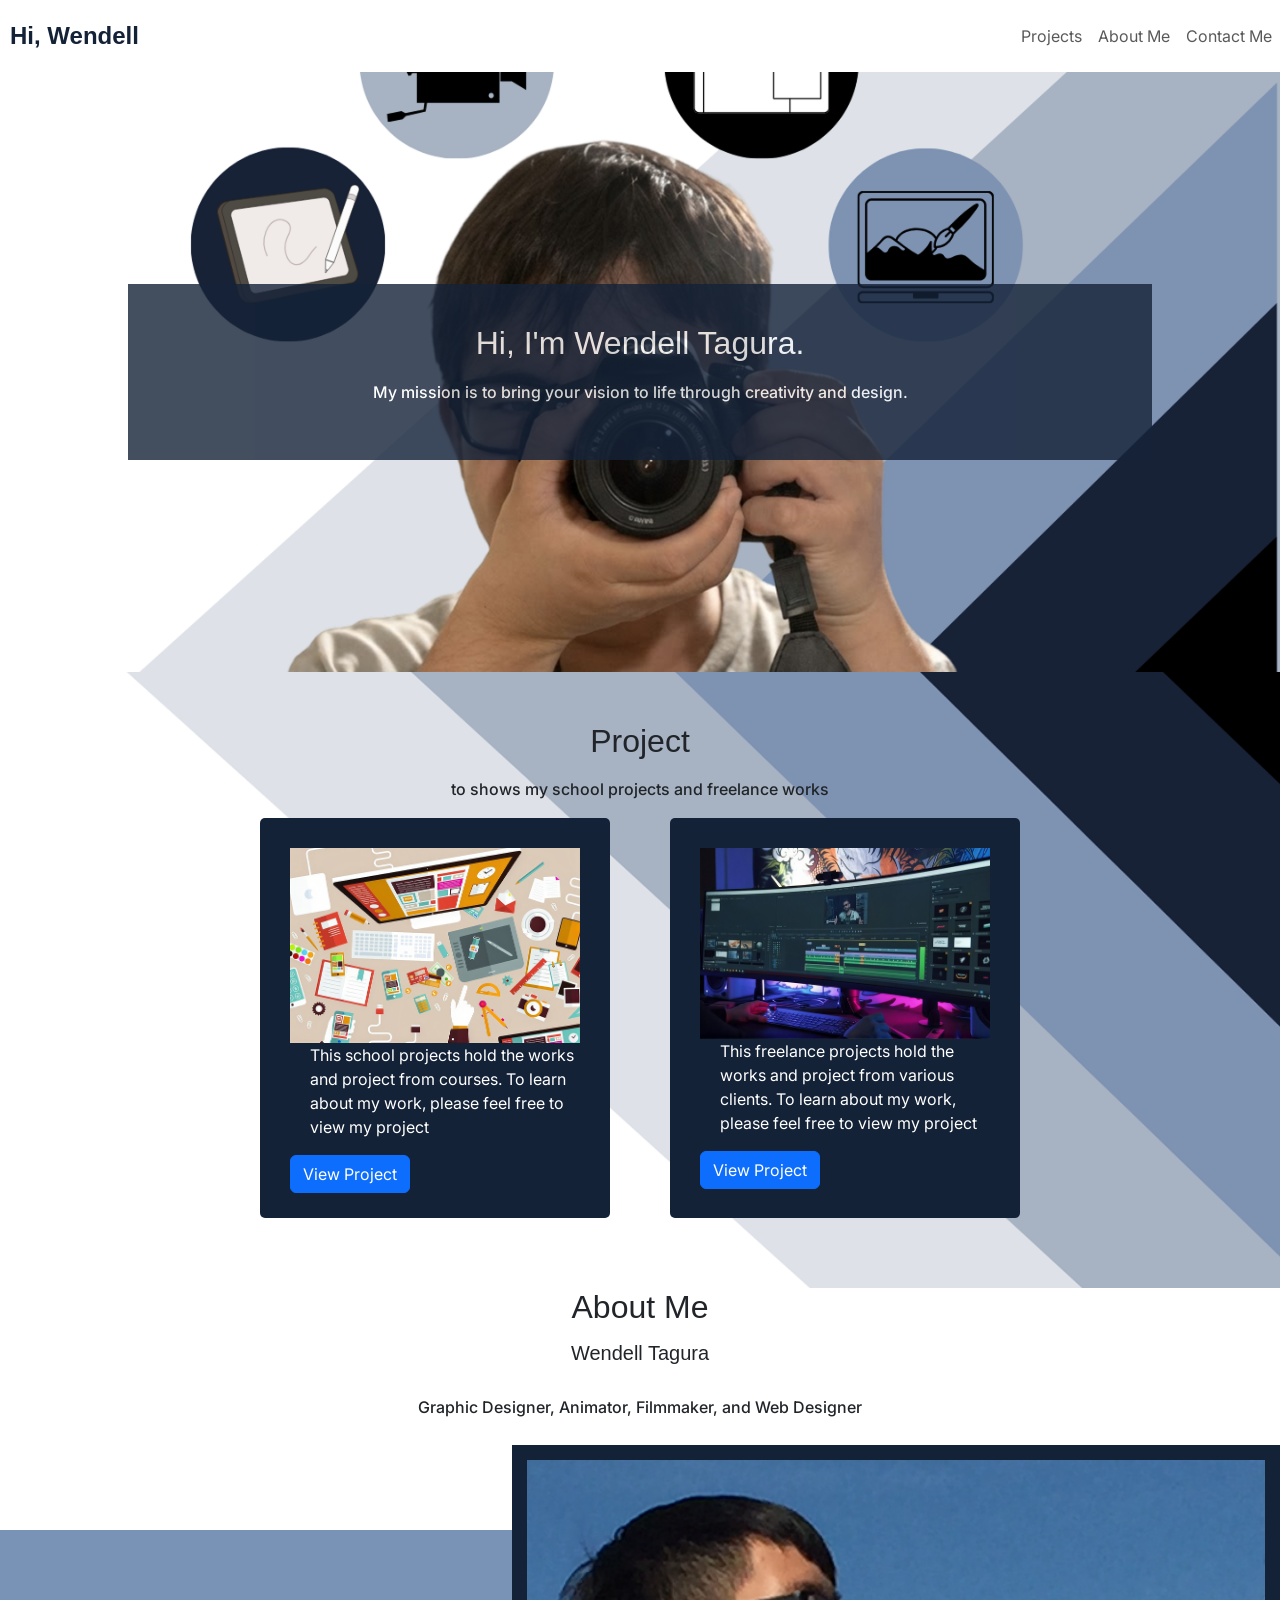
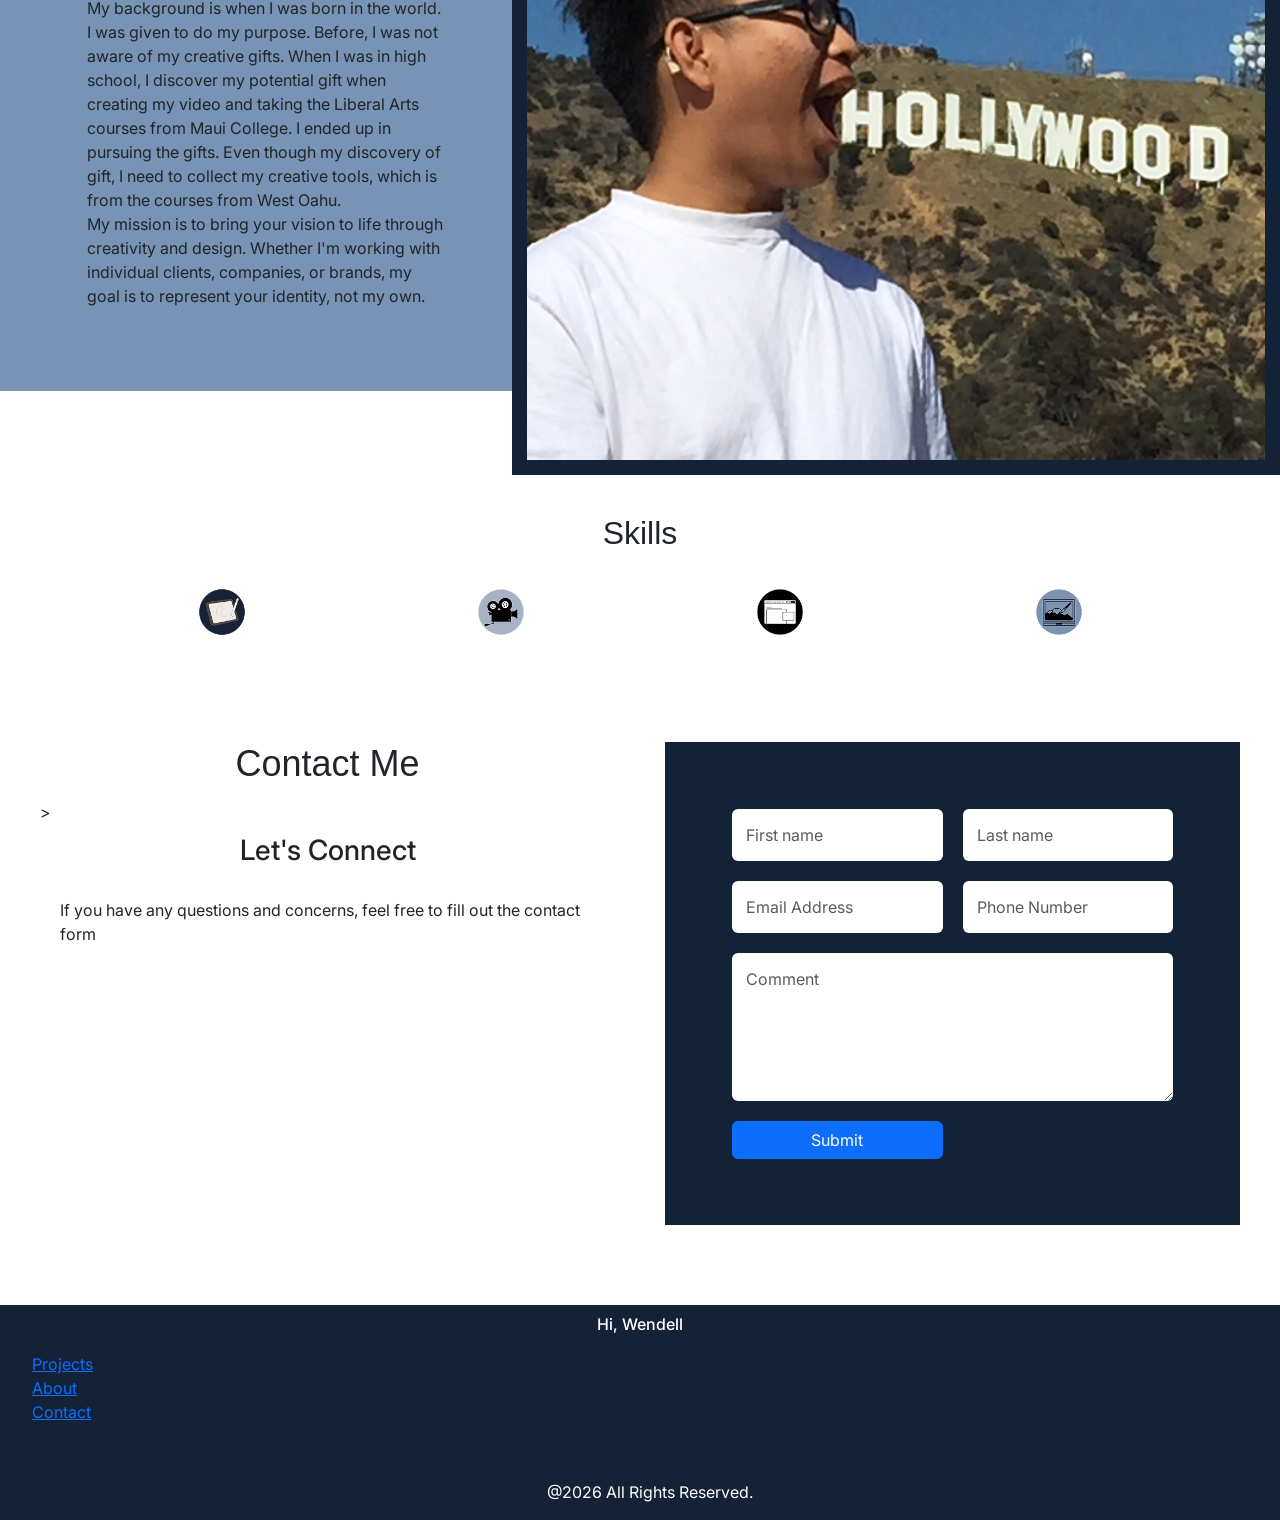
==== index.html @ 4f4f4d3a "Fix image source path for school thumbnail" ====
<!DOCTYPE html>
<html lang="en">

<head>
    <!-- REQUIRED: Meta Tags -->
    <meta charset="UTF-8">
    <meta name="viewport" content="width=device-width, initial-scale=1.0">

    <!-- REQUIRED: Page Title -->
    <title>Wendell's Portfolio</title>

    <!-- REQUIRED: Bootstrap CSS -->
    <link href="https://cdn.jsdelivr.net/npm/bootstrap@5.3.3/dist/css/bootstrap.min.css" rel="stylesheet"
        integrity="sha384-QWTKZyjpPEjISv5WaRU9OFeRpok6YctnYmDr5pNlyT2bRjXh0JMhjY6hW+ALEwIH" crossorigin="anonymous">

    <!-- REQUIRED: Your Custom CSS-->
    <link rel="stylesheet" href="css/style.css">

    <!-- REQUIRED: Google Font API -->
    <link href="https://fonts.googleapis.com/css2?family=Inter:wght@300;400;500;600;700&display=swap" rel="stylesheet">
    <link href="https://fonts.googleapis.com/css2?family=Space+Grotesk:wght@300;400;500;600;700&display=swap"
        rel="stylesheet">
</head>

<body>
    <!-- Content will go here -->
    <!-- Start of Header Section -->
    <header class="header">
        <nav class="navbar navbar-expand-lg">
            <!-- Logo -->
            <a class="navbar-brand" href="#">Hi, Wendell</a>
            <button class="navbar-toggler" type="button" data-bs-toggle="collapse" data-bs-target="#navbarNav"
                aria-controls="navbarNav" aria-expanded="false" aria-label="Toggle navigation">
                <span class="navbar-toggler-icon"></span>
            </button>
            <div class="collapse navbar-collapse" id="navbarNav">
                <ul class="navbar-nav ms-auto">
                    <!-- Menu Links -->
                    <li class="nav-item"><a class="nav-link" href="/project.html">Projects</a></li>
                    <li class="nav-item"><a class="nav-link" href="#">About Me</a></li>
                    <li class="nav-item"><a class="nav-link" href="#">Contact Me</a></li>
                </ul>
            </div>
        </nav>
    </header>

    <!-- End of Header Section -->

    <!-- Start of Hero Section -->
    <section>
        <div class="hero">
            <div class="hero-content">
                <div class="text-box">
                    <h1>Hi, I'm Wendell Tagura.</h1>
                    <h2>My mission is to bring your vision to life through creativity and design.</h2>
                </div>
            </div>
        </div>
    </section>
    <!-- End of Hero Section -->

    <!-- Start of Project Section -->
    <section class="project">
        <h1>Project</h1>
        <h2>to shows my school projects and freelance works</h2>
        <!-- Start of Card -->
        <div class="container-cards">
            <div class="row">
                <div class="col">
                    <div class="card-school">
                        <img src="image/school_thumbnails.png" class="card-img-top" alt="school project.">
                        <div class="card-body">
                            <p class="card-text-1">This school projects hold the works and project from courses. To
                                learn
                                about my
                                work, please feel free to view my project</p>
                            <a href="/project.html" class="btn btn-primary">View Project</a>
                        </div>
                    </div>
                </div>
                <div class="col">
                    <div class="card-freelance">
                        <img src="/image/freelance_thumbnails.png" class="card-img-top" alt="freelance project.">
                        <div class="card-body">
                            <p class="card-text-2">This freelance projects hold the works and project from various
                                clients. To learn
                                about my
                                work, please feel free to view my project</p>
                            <a href="/project.html" class="btn btn-primary">View Project</a>
                        </div>
                    </div>
                </div>
            </div>
        </div>
        <!-- End of Card -->
    </section>
    <!-- End of Project Section -->

    <!-- Start of About Me Section -->
    <section class="about-me">
        <h1>About Me</h1>
        <h3>Wendell Tagura</h3>
        <h4>Graphic Designer, Animator, Filmmaker, and Web Designer</h4>
        <div class="content-row">
            <div class="content-about-me">
                <p>My background is when I was born in the world. I was given to do my purpose. Before,
                    I was not aware of my creative gifts. When I was in high school, I discover my potential
                    gift when creating my video and taking the Liberal Arts courses from Maui College.
                    I ended up in pursuing the gifts. Even though my discovery of gift, I need to
                    collect my creative tools, which is from the courses from West Oahu. <br>
                    My mission is to bring your vision to life through creativity and design. Whether
                    I'm working with individual clients, companies, or brands, my goal is to represent
                    your identity, not my own. </p>
            </div>
            <div class="image-about-me"><img src="/image/wendell_photo.png" class="card-img-right"
                    alt="boy opening the hollywood.">
            </div>
        </div>

        <h1><br>Skills</h1>
        <div class="container text-center">
            <div class="row-icons">
                <img src="/image/animation.png" class="fixed-icon" alt="animation.">
                <img src="/image/filmmaking.png" class="fixed-icon" alt="filmmaking.">
                <img src="/image/web_design.png" class="fixed-icon" alt="web design.">
                <img src="/image/graphic_design.png" class="fixed-icon" alt="graphic design.">
            </div>
        </div>


    </section>
    <!-- End of About Me Section -->

    <!-- Start of Contact Me Section -->
    <section class="contact-me">
        <div class="container-contact">
            <div class="row-contact">
                <div class="col-contact">
                    <h1>Contact Me</h1>>
                    <h2>Let's Connect</h2>
                    <p>If you have any questions and concerns, feel free to fill out the contact form</p>
                </div>
                <form class="contact-form">
                    <div class="col-contact">
                        <form class="contact-form">
                            <div class="form-grid">
                                <div class="form-group">
                                    <input type="text" id="first-name" class="form-control" placeholder="First name">
                                </div>
                                <div class="form-group">
                                    <input type="text" id="last-name" class="form-control" placeholder="Last name">
                                </div>
                                <div class="form-group">
                                    <input type="email" id="email" class="form-control" placeholder="Email Address">
                                </div>
                                <div class="form-group">
                                    <input type="tel" id="phone" class="form-control" placeholder="Phone Number">
                                </div>
                                <div class="form-group-comments">
                                    <textarea id="comments" class="form-control" placeholder="Comment"
                                        rows="5"></textarea>
                                </div>
                                <a type="submit" class="btn btn-primary">Submit</a>
                            </div>
                        </form>
                    </div>
            </div>
        </div>
    </section>
    <!-- End of Contact Me Section -->

    <!-- Start of Footer Section -->
    <footer class="footer">
        <div class="container-footer">
            <div class="footer-brand">
                <h2>Hi, Wendell</h2>
            </div>
            <div class="footer-links">
                <ul>
                    <div class="footer-col">
                        <a href="/index.htmlv2.html">Projects</a>
                    </div>
                    <div class="footer-col">
                        <a href="#">About</a>
                    </div>
                    <div class="footer-col">
                        <a href="#">Contact</a>
                    </div>
                </ul>

            </div>
        </div>
        <div class="footer-bottom">
            <p>@2026 All Rights Reserved.</p>
        </div>
    </footer>
    <!-- End of Footer Section -->

    <!-- REQUIRED: Javascript -->
    <script src="https://cdn.jsdelivr.net/npm/bootstrap@5.3.3/dist/js/bootstrap.bundle.min.js"
        integrity="sha384-YvpcrYf0tY3lHB60NNkmXc5s9fDVZLESaAA55NDzOxhy9GkcIdslK1eN7N6jIeHz"
        crossorigin="anonymous"></script>
</body>

</html>
---- css/style.css ----
h1 {
  font-size: 2rem;
  margin-bottom: 10px;
  font-family: "Space Gotesk", sans-serif;
  text-align: center;
  padding: auto;
}

h2 {
  font-size: 1.00rem;
  font-family: 'Inter', sans-serif;
  text-align: center;
  padding: 10px;
}

h3 {
  font-size: 1.25rem;
  font-family: "Space Gotesk", sans-serif;
  text-align: center;
  padding: 5px;
}

h4 {
  font-size: 1.00rem;
  font-family: 'Inter', sans-serif;
  text-align: center;
  padding: 20px;
}

p {
  font-size: 1.00rem;
  font-family: 'Inter', sans-serif;
  text-align: left;
  padding-left: 20px;
}

:root {
  --bs-primary: #7893B5;
  --bs-primarydark: #142238;
  --bs-primarylight: #E5EAF0;
  --bs-secondary: #A9B8C8;
  --bs-secondarydark: #252B34;
  --bs-secondarylight: #F7F6F2;
  --bs-success: #198754;
  --bs-info: #0dcaf0;
  --bs-warning: #ffc107;
  --bs-danger: #dc3545;
  --bs-light: #f8f9fa;
  --bs-dark: #212529;
  --bs-font-sans-serif: 'Inter';
  sans-seri "Segoe UI Emoji",
  "Segoe UI Symbol",
  "Noto Color Emoji";
  --bs-font-monospace: SFMono-Regular, Menlo, Monaco, Consolas, "Liberation Mono", "Courier New", monospace;
  --bs-gradient: linear-gradient(180deg, rgba(255, 255, 255, 0.15), rgba(255, 255, 255, 0));
}

.navbar-brand {
  font-family: "Space Gotesk", sans-serif;
  font-size: 1.5rem;
  font-weight: bold;
  color: var(--bs-primarydark);

  display: flex;
  justify-content: center;
  align-items: center;
  padding: 10px;
}

@media (max-width: 1024px) {
  .navbar-brand {
    margin: 0 auto;
  }
}

.navbar-toggler {
  display: flex;
  gap: 10px;
}

.navbar-toggler a {
  color: black;
  text-decoration: none;
  transition: color 0.3s;
}

.navbar-toggler a:hover {
  color: blue;
}

.nav-item {
  display: flex;
  justify-content: center;
}

.hero {
  position: relative;
  width: 100%;
  min-height: 600px;

  background-image: url("../image/hero_background.png");
  background-size: cover;
  background-position: center;
  background-repeat: no-repeat;

  display: flex;
  align-items: center;
  justify-content: center;
}

.hero-content {
  background-color: #142238;
  opacity: 80%;

  width: 80%;
  padding: 40px;
}

.text-box {
  text-align: center;
  color: white;
}

.project {
  position: relative;
  overflow: hidden;
  isolation: isolate;
  padding: 50px 20px;
}

.project::before {
  content: "";
  position: absolute;
  inset: -20px;

  background-image: url("/image/background_sections.png");
  background-size: cover;
  background-position: center;
  background-repeat: no-repeat;

  transform: rotate(180deg);
  z-index: -1;
}

.card-school {
  background-color: var(--bs-primarydark);
  color: white;
  border-radius: 5px;
  padding: 30px;
  margin-bottom: 20px;

  width: 350px;
  height: 400px;
  box-sizing: border-box;
  grid-column: span 2;

}

.card-freelance {
  background-color: var(--bs-primarydark);
  color: white;
  border-radius: 5px;
  padding: 30px;
  margin-bottom: 20px;

  width: 350px;
  height: 400px;
  box-sizing: border-box;
  grid-column: span 2;

}

@media (min-width: 769px) {
  .card-school .card-freelance {
    grid-column: span 2;
  }
}

@media (max-width:768px) {
  .card-school .card-freelance {
    grid-column: span 12;
  }
}

.row {
  display: grid;
  grid-template-columns: repeat(auto-fit, 350px);
  justify-content: center;
  align-items: start;
  gap: 60px;
}

@media (max-width: 1024px) {
  .row {
    gap: 20 px;
  }
}

@media (max-width: 769px) {
  .row {
    gap: 10px;
  }
}

@media (max-width: 768px) {
  .row {
    gap: 10px;
  }
}

.col {
  display: flex;
  flex-direction: column;
  align-items: center;
  gap: 10px;
}

.content-row {
  display: flex;
  flex-direction: row;
  align-items: center;
  gap: 0px;
}

.image-about-me {
  flex: 0 0 60%;
  background-color: var(--bs-primarydark);
  padding: 15px;
}

.content-about-me {
  flex: 0 0 40%;
  background-color: var(--bs-primary);
  padding: 66.66px;
}

.image-about-me img {
  width: 100%;
  height: 600px;
  object-fit: cover;
  display: block;
}

@media (max-width: 768px) {
  .content-row {
    display: flex;
    flex-direction: column;
    align-items: stretch;
  }

  .image-about-me {
    order: -1;
    flex: none;
    width: 100%;
  }

  .content-about-me {
    order: 1;
    flex: none;
    width: 100%;
  }
}

.row-icons {
  display: grid;
  grid-template-columns: repeat(4, 1fr);
  justify-items: center;
  gap: 0px;
}

.fixed-icon {
  width: 100px;
  height: 100px;
  display: flex;
  justify-content: center;
  align-items: center;
}

.contact-me {
  padding: 80px 20px;
}

.container-contact {
  max-width: 1200px;
  margin: auto
}

.row-contact {
  display: grid;
  grid-template-columns: 1fr 1fr;
  gap: 50px;
  align-items: start;
}

.col-contact h1 {
  font-size: 36px;
  margin-bottom: 15px;
}

.col-contact h2 {
  font-size: 28px;
  margin-bottom: 20px;
}

.form-grid {
  display: grid;
  grid-template-columns: repeat(2, 1fr);
  gap: 20px;
  background-color: var(--bs-primarydark);
  padding: 66.66px;
}

.form-group-comments {
  grid-column: 1 / -1;
}

.form-group {
  display: flex;
  flex-direction: column;
  gap: 8px;
}

.form-control {
  width: 100%;
  padding: 14px;
  box-sizing: border-box;
  border: 1px;
  font-size: 16px;
  font-family: inherit;
}

@media (max-width: 600px) {
  .row-contact {
    grid-template-columns: 1fr;
  }

  .form-grid {
    grid-template-columns: 1fr;
  }
}

.footer {
  background-color: var(--bs-primarydark);
  color: white;
}

.row-footer {
  display: grid;
  grid-template-columns: 1fr 2fr;
  gap: 40px;
}

.footer-links {
  display: grid;
  grid-template-columns: repeat(3, 1fr);
  gap: 25px;
}

.footer-bottom {
  text-align: center;
  margin-top: 40px;
  justify-content: center;
  align-items: center;
  display: flex;
}


.container-school-project {
  width: 100%;
  max-width: 1200px;
  margin: auto;
  padding: 0 20px;
  box-sizing: border-box;
  background-image: url(/image/background_sections.png)
}

.row-school-project {
 display: grid;
  grid-template-columns: 1fr 1fr;
  align-items: center;
  gap: 0px;
  padding-bottom: 20px;
}

.school-project-image {
  background-color: var(--bs-secondarylight);
  padding: 30px;
  justify-content: center;
  align-items: center;
  display: flex;
  aspect-ratio: 1 / 1;
  width: 100%;
  height: 80%;
  margin: auto;
}

.school-project-image img {
  width: 80%;
  height: 80%;
  object-fit:cover;
}

.school-project-content {
  padding: 40px;
  background-color: var(--bs-primarydark);
  color: white;
  box-sizing: border-box;
  min-width: 410px;
  height: 80%;

  display: flex;
  flex-direction: column;
  text-align: center;
  justify-content: center;
  align-items: center;
}


@media (max-width:576px) {
  .row-school-project {
    grid-template-columns: 1fr;
    gap: 0;
  }
  .school-project-image {
    width:100%;
    margin: auto;
  }
  .school-project-content {
    width: 100%;
    min-height: 350px;
    padding: 0px ;
    margin-top: -50px;
  }
}


.container-freelance-project {
  width: 100%;
  max-width: 1200px;
  margin: auto;
  padding: 0 20px;
  box-sizing: border-box;
  background-image: url(/image/background_sections.png)
}

.row-freelance-project {
 display: grid;
  grid-template-columns: 1fr 1fr;
  align-items: center;
  gap: 0px;
  padding-bottom: 20px;
}

.freelance-project-image {
  background-color: var(--bs-secondarylight);
  padding: 30px;
  justify-content: center;
  align-items: center;
  display: flex;
  aspect-ratio: 1 / 1;
  width: 100%;
  height: 80%;
  margin: auto;
}

.freelance-project-image img {
  width: 80%;
  height: 80%;
  object-fit:cover;
}

.freelance-project-content {
  padding: 40px;
  background-color: var(--bs-primarydark);
  color: white;
  box-sizing: border-box;
  min-width: 410px;
  height: 80%;

  display: flex;
  flex-direction: column;
  text-align: center;
  justify-content: center;
  align-items: center;
}

@media (max-width:576px) {
  .row-freelance-project {
    grid-template-columns: 1fr;
    gap: 0;
  }
  .freelance-project-image {
    width:100%;
    margin: auto;
  }
  .freelance-project-content {
    width: 100%;
    min-height: 350px;
    padding: 0px ;
    margin-top: -50px;
  }
}
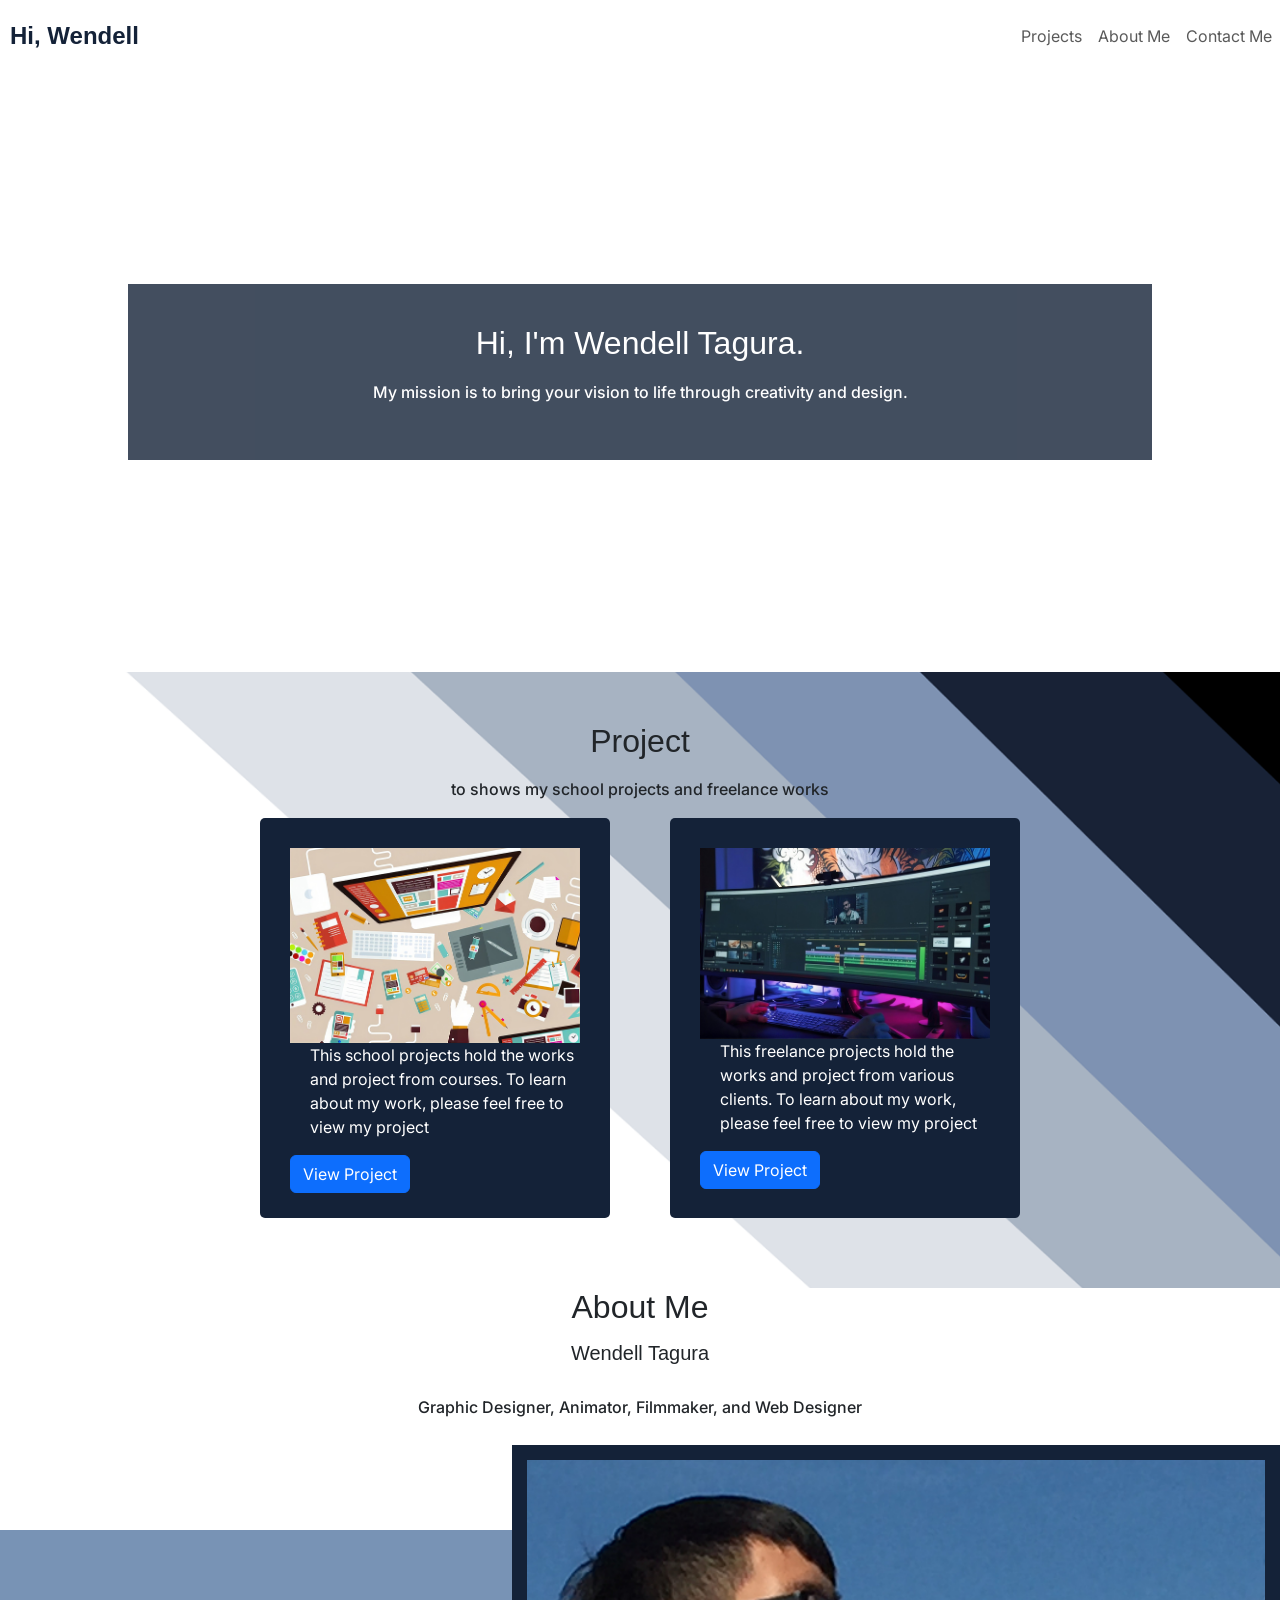
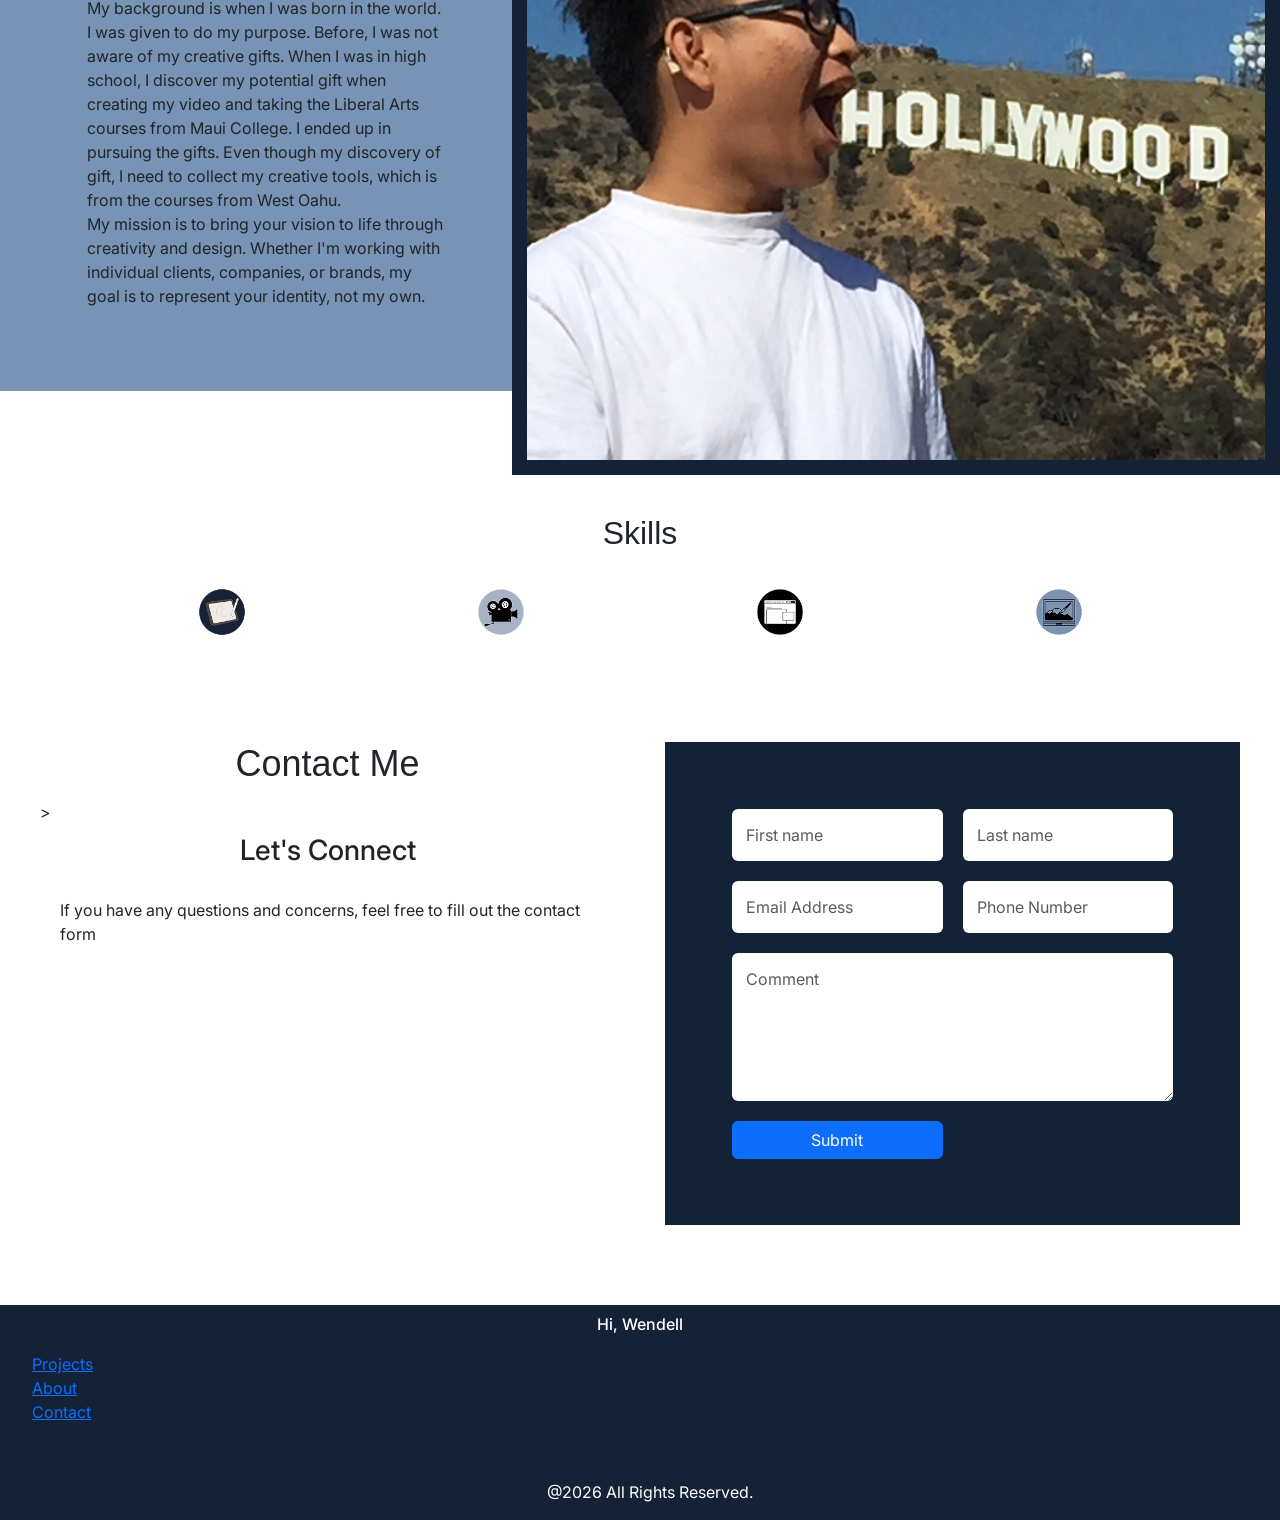
==== commit ef660764: "Fix href link for Projects in navbar" ====
--- a/index.html
+++ b/index.html
@@ -36,7 +36,7 @@
             <div class="collapse navbar-collapse" id="navbarNav">
                 <ul class="navbar-nav ms-auto">
                     <!-- Menu Links -->
-                    <li class="nav-item"><a class="nav-link" href="/project.html">Projects</a></li>
+                    <li class="nav-item"><a class="nav-link" href="project.html">Projects</a></li>
                     <li class="nav-item"><a class="nav-link" href="#">About Me</a></li>
                     <li class="nav-item"><a class="nav-link" href="#">Contact Me</a></li>
                 </ul>
@@ -80,7 +80,7 @@
                 </div>
                 <div class="col">
                     <div class="card-freelance">
-                        <img src="/image/freelance_thumbnails.png" class="card-img-top" alt="freelance project.">
+                        <img src="image/freelance_thumbnails.png" class="card-img-top" alt="freelance project.">
                         <div class="card-body">
                             <p class="card-text-2">This freelance projects hold the works and project from various
                                 clients. To learn
@@ -112,7 +112,7 @@
                     I'm working with individual clients, companies, or brands, my goal is to represent
                     your identity, not my own. </p>
             </div>
-            <div class="image-about-me"><img src="/image/wendell_photo.png" class="card-img-right"
+            <div class="image-about-me"><img src="image/wendell_photo.png" class="card-img-right"
                     alt="boy opening the hollywood.">
             </div>
         </div>
@@ -120,10 +120,10 @@
         <h1><br>Skills</h1>
         <div class="container text-center">
             <div class="row-icons">
-                <img src="/image/animation.png" class="fixed-icon" alt="animation.">
-                <img src="/image/filmmaking.png" class="fixed-icon" alt="filmmaking.">
-                <img src="/image/web_design.png" class="fixed-icon" alt="web design.">
-                <img src="/image/graphic_design.png" class="fixed-icon" alt="graphic design.">
+                <img src="image/animation.png" class="fixed-icon" alt="animation.">
+                <img src="image/filmmaking.png" class="fixed-icon" alt="filmmaking.">
+                <img src="image/web_design.png" class="fixed-icon" alt="web design.">
+                <img src="image/graphic_design.png" class="fixed-icon" alt="graphic design.">
             </div>
         </div>
 
--- a/css/style.css
+++ b/css/style.css
@@ -98,7 +98,7 @@
   width: 100%;
   min-height: 600px;
 
-  background-image: url("../image/hero_background.png");
+  background-image: url("image/hero_background.png");
   background-size: cover;
   background-position: center;
   background-repeat: no-repeat;
@@ -133,7 +133,7 @@
   position: absolute;
   inset: -20px;
 
-  background-image: url("/image/background_sections.png");
+  background-image: url("../image/background_sections.png");
   background-size: cover;
   background-position: center;
   background-repeat: no-repeat;
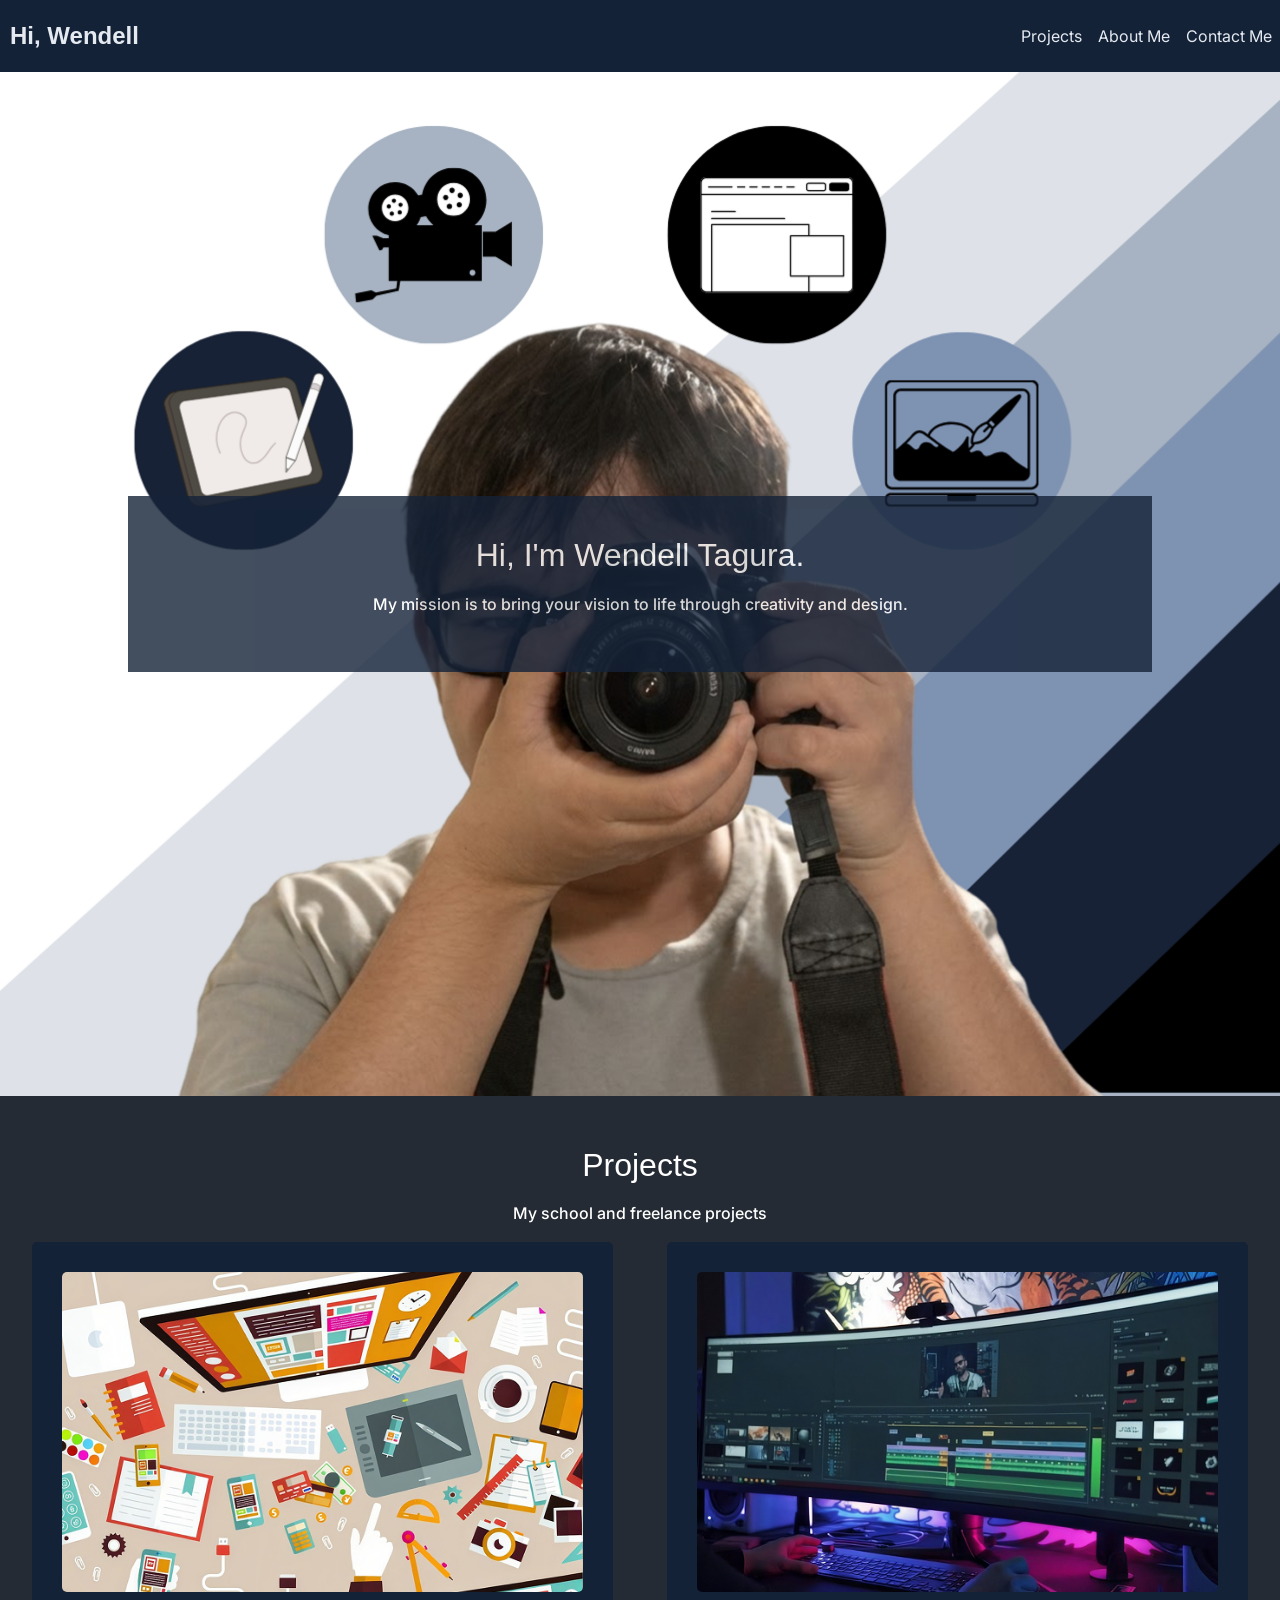
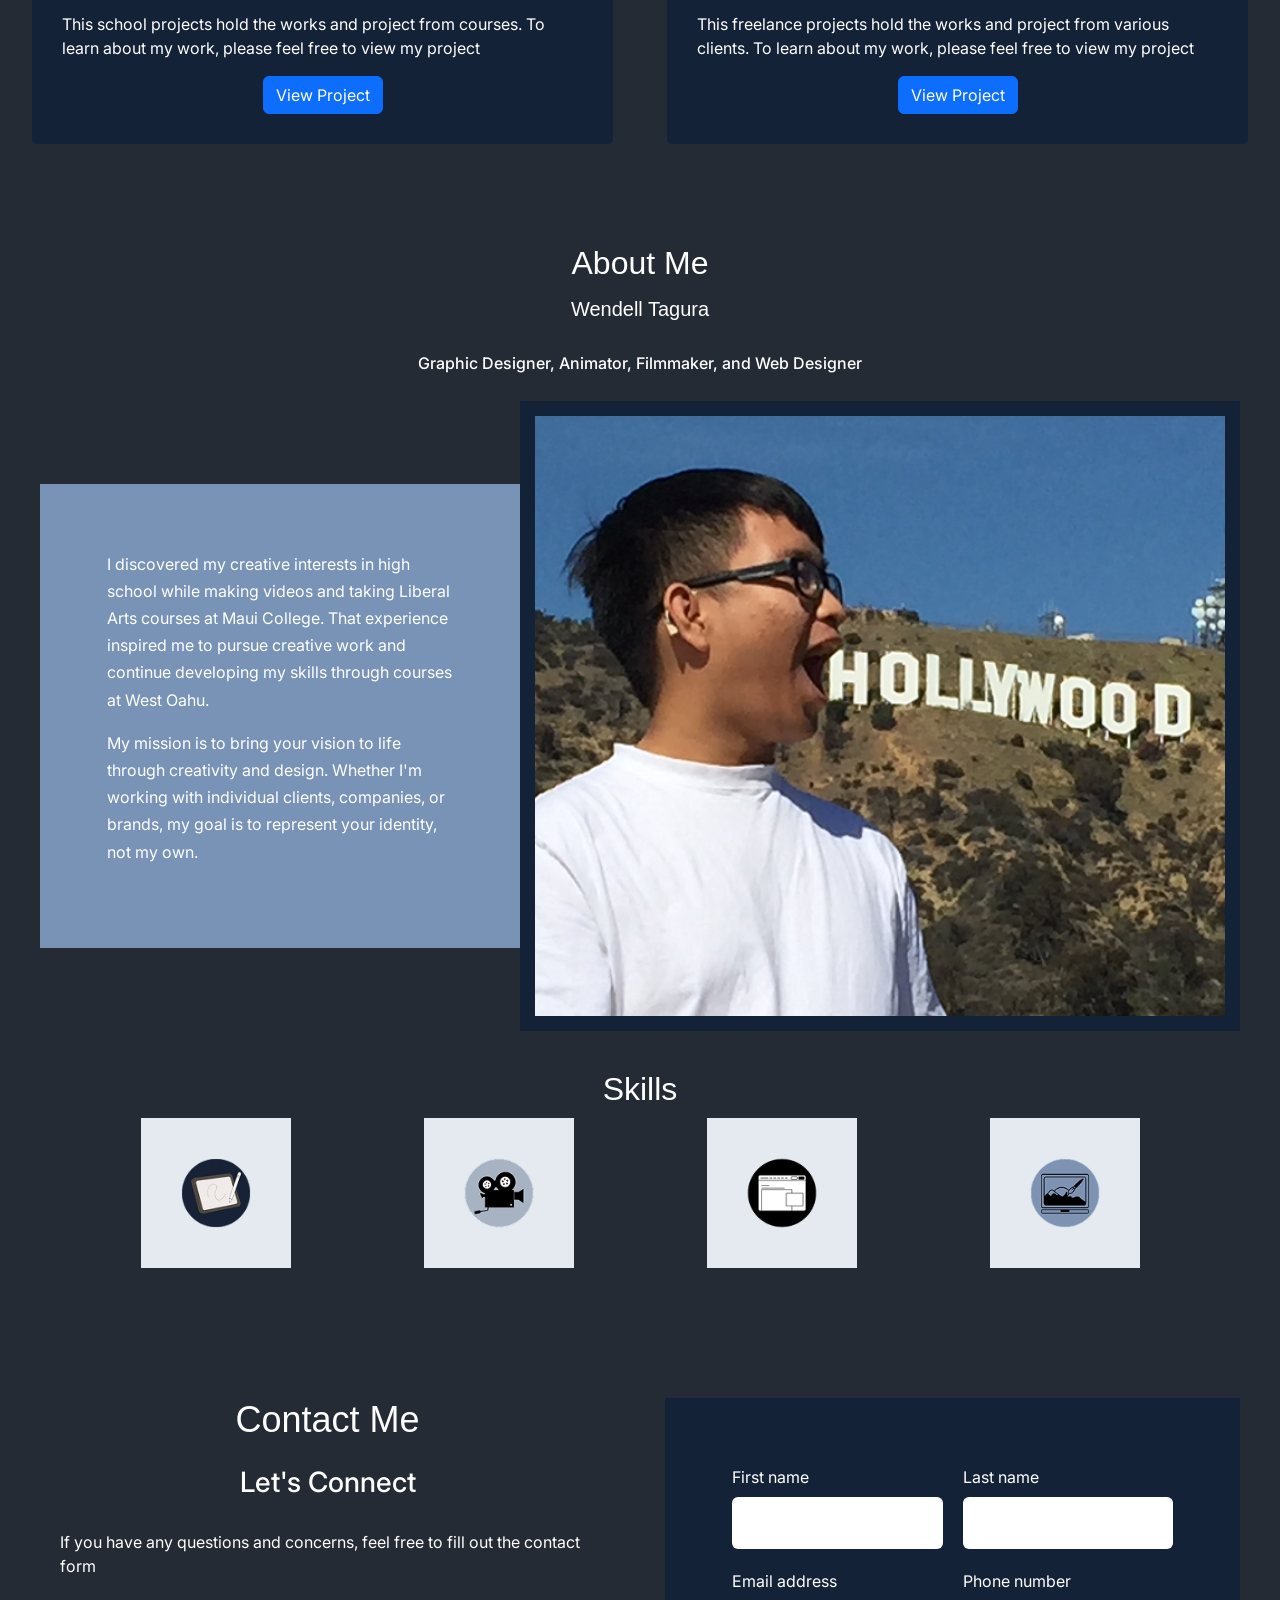
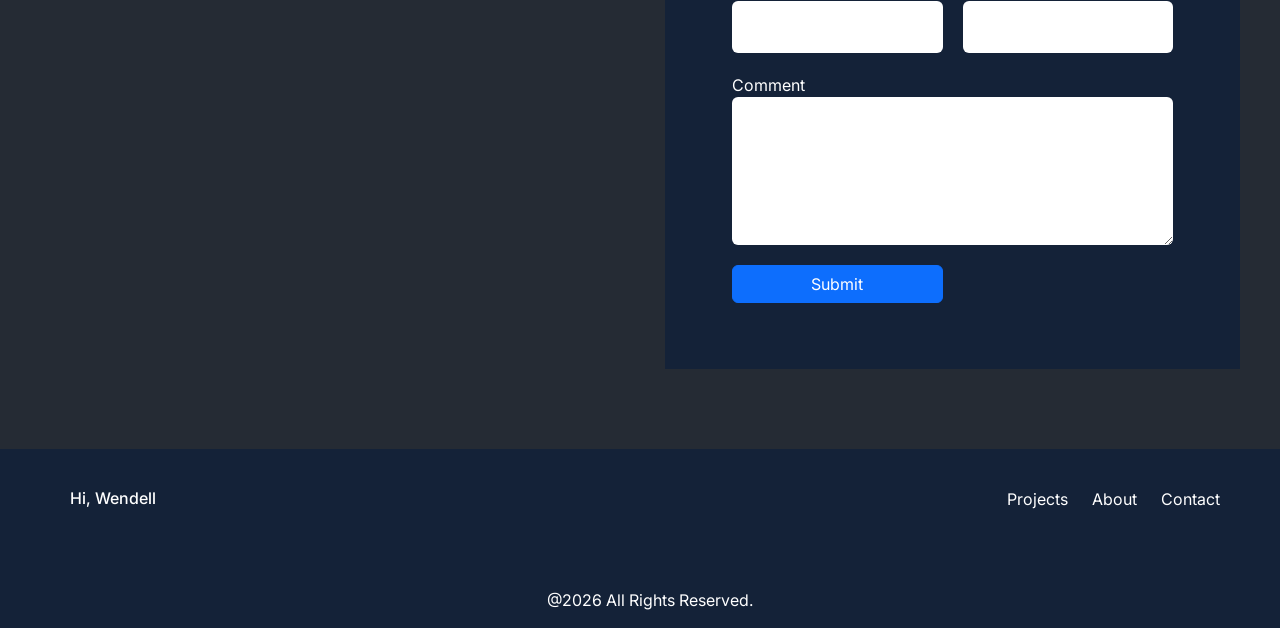
==== commit 1e37e753: "updated" ====
--- a/index.html
+++ b/index.html
@@ -34,7 +34,7 @@
                 <span class="navbar-toggler-icon"></span>
             </button>
             <div class="collapse navbar-collapse" id="navbarNav">
-                <ul class="navbar-nav ms-auto">
+                <ul class="navbar-nav">
                     <!-- Menu Links -->
                     <li class="nav-item"><a class="nav-link" href="project.html">Projects</a></li>
                     <li class="nav-item"><a class="nav-link" href="#">About Me</a></li>
@@ -61,8 +61,8 @@
 
     <!-- Start of Project Section -->
     <section class="project">
-        <h1>Project</h1>
-        <h2>to shows my school projects and freelance works</h2>
+        <h1>Projects</h1>
+        <h2>My school and freelance projects</h2>
         <!-- Start of Card -->
         <div class="container-cards">
             <div class="row">
@@ -74,7 +74,7 @@
                                 learn
                                 about my
                                 work, please feel free to view my project</p>
-                            <a href="/project.html" class="btn btn-primary">View Project</a>
+                            <a href="project.html" class="btn btn-primary">View Project</a>
                         </div>
                     </div>
                 </div>
@@ -86,7 +86,7 @@
                                 clients. To learn
                                 about my
                                 work, please feel free to view my project</p>
-                            <a href="/project.html" class="btn btn-primary">View Project</a>
+                            <a href="project.html" class="btn btn-primary">View Project</a>
                         </div>
                     </div>
                 </div>
@@ -103,14 +103,11 @@
         <h4>Graphic Designer, Animator, Filmmaker, and Web Designer</h4>
         <div class="content-row">
             <div class="content-about-me">
-                <p>My background is when I was born in the world. I was given to do my purpose. Before,
-                    I was not aware of my creative gifts. When I was in high school, I discover my potential
-                    gift when creating my video and taking the Liberal Arts courses from Maui College.
-                    I ended up in pursuing the gifts. Even though my discovery of gift, I need to
-                    collect my creative tools, which is from the courses from West Oahu. <br>
-                    My mission is to bring your vision to life through creativity and design. Whether
-                    I'm working with individual clients, companies, or brands, my goal is to represent
-                    your identity, not my own. </p>
+                <p>I discovered my creative interests in high school while making videos and taking Liberal Arts
+                    courses at Maui College. That experience inspired me to pursue creative work and continue
+                    developing my skills through courses at West Oahu.</p>
+                <p>My mission is to bring your vision to life through creativity and design. Whether I'm working
+                    with individual clients, companies, or brands, my goal is to represent your identity, not my own.</p>
             </div>
             <div class="image-about-me"><img src="image/wendell_photo.png" class="card-img-right"
                     alt="boy opening the hollywood.">
@@ -126,8 +123,6 @@
                 <img src="image/graphic_design.png" class="fixed-icon" alt="graphic design.">
             </div>
         </div>
-
-
     </section>
     <!-- End of About Me Section -->
 
@@ -136,34 +131,33 @@
         <div class="container-contact">
             <div class="row-contact">
                 <div class="col-contact">
-                    <h1>Contact Me</h1>>
+                    <h1>Contact Me</h1>
                     <h2>Let's Connect</h2>
                     <p>If you have any questions and concerns, feel free to fill out the contact form</p>
                 </div>
-                <form class="contact-form">
-                    <div class="col-contact">
-                        <form class="contact-form">
-                            <div class="form-grid">
-                                <div class="form-group">
-                                    <input type="text" id="first-name" class="form-control" placeholder="First name">
-                                </div>
-                                <div class="form-group">
-                                    <input type="text" id="last-name" class="form-control" placeholder="Last name">
-                                </div>
-                                <div class="form-group">
-                                    <input type="email" id="email" class="form-control" placeholder="Email Address">
-                                </div>
-                                <div class="form-group">
-                                    <input type="tel" id="phone" class="form-control" placeholder="Phone Number">
-                                </div>
-                                <div class="form-group-comments">
-                                    <textarea id="comments" class="form-control" placeholder="Comment"
-                                        rows="5"></textarea>
-                                </div>
-                                <a type="submit" class="btn btn-primary">Submit</a>
-                            </div>
-                        </form>
+                <form class="contact-form form-grid" method="post">
+                    <div class="form-group">
+                        <label for="first-name">First name</label>
+                        <input type="text" id="first-name" name="firstName" class="form-control">
                     </div>
+                    <div class="form-group">
+                        <label for="last-name">Last name</label>
+                        <input type="text" id="last-name" name="lastName" class="form-control">
+                    </div>
+                    <div class="form-group">
+                        <label for="email">Email address</label>
+                        <input type="email" id="email" name="email" class="form-control">
+                    </div>
+                    <div class="form-group">
+                        <label for="phone">Phone number</label>
+                        <input type="tel" id="phone" name="phone" class="form-control">
+                    </div>
+                    <div class="form-group-comments">
+                        <label for="comments">Comment</label>
+                        <textarea id="comments" name="comments" class="form-control" rows="5"></textarea>
+                    </div>
+                    <button type="submit" class="btn btn-primary">Submit</button>
+                </form>
             </div>
         </div>
     </section>
@@ -178,7 +172,7 @@
             <div class="footer-links">
                 <ul>
                     <div class="footer-col">
-                        <a href="/index.htmlv2.html">Projects</a>
+                        <a href="project.html">Projects</a>
                     </div>
                     <div class="footer-col">
                         <a href="#">About</a>
--- a/css/style.css
+++ b/css/style.css
@@ -1,3 +1,4 @@
+
 h1 {
   font-size: 2rem;
   margin-bottom: 10px;
@@ -55,77 +56,113 @@
   --bs-gradient: linear-gradient(180deg, rgba(255, 255, 255, 0.15), rgba(255, 255, 255, 0));
 }
 
+
+
+
+
+
+.header {
+  background-color: var(--bs-primarydark);
+}
+
 .navbar-brand {
   font-family: "Space Gotesk", sans-serif;
   font-size: 1.5rem;
   font-weight: bold;
-  color: var(--bs-primarydark);
+  color: var(--bs-primarylight);
 
   display: flex;
   justify-content: center;
   align-items: center;
   padding: 10px;
-}
-
-@media (max-width: 1024px) {
+  text-align: center;
+}
+
+.navbar-brand:hover,
+.navbar-brand:focus {
+  color: var(--bs-primarylight);
+}
+
+.header .nav-link,
+.header .nav-link:hover,
+.header .nav-link:focus {
+  color: var(--bs-primarylight);
+}
+
+.header .navbar-toggler-icon {
+  filter: brightness(0) invert(1);
+}
+
+@media (min-width: 1024px) {
   .navbar-brand {
     margin: 0 auto;
   }
 }
-
-.navbar-toggler {
-  display: flex;
-  gap: 10px;
-}
-
-.navbar-toggler a {
-  color: black;
-  text-decoration: none;
-  transition: color 0.3s;
-}
-
-.navbar-toggler a:hover {
-  color: blue;
-}
-
-.nav-item {
-  display: flex;
-  justify-content: center;
-}
+@media (max-width: 480px) {
+  .navbar-brand {
+    margin: 0 auto;
+  }
+}
+.navbar-nav {
+  display: flex;
+  margin-left: auto;
+  align-items: center;
+}
+
+.nav-link{
+  color: white;
+}
+
+
+
+
+
+
 
 .hero {
   position: relative;
   width: 100%;
-  min-height: 600px;
-
-  background-image: url("image/hero_background.png");
+  min-height: 1024px;
+  background-image: url("../image/hero_background.png");
   background-size: cover;
   background-position: center;
   background-repeat: no-repeat;
-
-  display: flex;
-  align-items: center;
-  justify-content: center;
+  display: flex;
+  align-items: center;
+  justify-content: center;
+}
+
+@media (max-width: 768px) {
+  .hero {
+    min-height: 956px;
+  }
 }
 
 .hero-content {
   background-color: #142238;
   opacity: 80%;
-
   width: 80%;
   padding: 40px;
+  box-sizing: border-box;
 }
 
 .text-box {
   text-align: center;
   color: white;
 }
+
+
+
+
+
+
 
 .project {
   position: relative;
   overflow: hidden;
   isolation: isolate;
   padding: 50px 20px;
+  color: white;
 }
 
 .project::before {
@@ -133,105 +170,139 @@
   position: absolute;
   inset: -20px;
 
-  background-image: url("../image/background_sections.png");
+  background-color: var(--bs-secondarydark);
   background-size: cover;
   background-position: center;
   background-repeat: no-repeat;
-
   transform: rotate(180deg);
   z-index: -1;
 }
 
-.card-school {
+@media (max-width: 768px) {
+  .project {
+    min-height: 956px;
+  }
+}
+
+.container-cards {
+  width: 100%;
+  max-width: 1400px;
+  margin: 0 auto;
+}
+
+.container-cards > .row {
+  display: grid;
+  grid-template-columns: repeat(2, minmax(0, 1fr));
+  justify-content: center;
+  align-items: stretch;
+  gap: 30px;
+  margin: 0;
+}
+
+.container-cards .col {
+  min-width: 0;
+  display: block;
+}
+
+.card-school,
+.card-freelance {
   background-color: var(--bs-primarydark);
   color: white;
   border-radius: 5px;
   padding: 30px;
-  margin-bottom: 20px;
-
-  width: 350px;
-  height: 400px;
-  box-sizing: border-box;
-  grid-column: span 2;
-
-}
-
-.card-freelance {
-  background-color: var(--bs-primarydark);
-  color: white;
+  width: 100%;
+  min-height: 500px;
+  box-sizing: border-box;
+  text-align: center;
+  display: flex;
+  flex-direction: column;
+  gap: 20px; /* space between image and text/CTA */
+}
+
+.card-school .card-img-top,
+.card-freelance .card-img-top {
+  display: block;
+  width: 100%;
+  height: 320px;
+  flex-shrink: 0;
+  object-fit: cover;
   border-radius: 5px;
-  padding: 30px;
-  margin-bottom: 20px;
-
-  width: 350px;
-  height: 400px;
-  box-sizing: border-box;
-  grid-column: span 2;
-
-}
-
-@media (min-width: 769px) {
-  .card-school .card-freelance {
-    grid-column: span 2;
-  }
-}
-
-@media (max-width:768px) {
-  .card-school .card-freelance {
-    grid-column: span 12;
-  }
-}
-
-.row {
-  display: grid;
-  grid-template-columns: repeat(auto-fit, 350px);
-  justify-content: center;
-  align-items: start;
-  gap: 60px;
-}
-
-@media (max-width: 1024px) {
-  .row {
-    gap: 20 px;
-  }
-}
-
-@media (max-width: 769px) {
-  .row {
+}
+
+.card-school .card-body,
+.card-freelance .card-body {
+  flex: 1;
+  padding: 0;
+  display: flex;
+  flex-direction: column;
+  align-items: center;
+  gap: 16px; /* space between words and CTA */
+}
+
+.card-school .card-body p,
+.card-freelance .card-body p {
+  margin: 0;
+  padding: 0;
+}
+
+.card-school .btn,
+.card-freelance .btn {
+  align-self: center;
+  margin-top: auto;
+}
+
+@media (max-width: 768px) {
+  .container-cards > .row {
+    grid-template-columns: minmax(0, 1fr);
     gap: 10px;
   }
 }
 
-@media (max-width: 768px) {
-  .row {
-    gap: 10px;
-  }
-}
-
-.col {
-  display: flex;
-  flex-direction: column;
-  align-items: center;
-  gap: 10px;
+
+
+
+
+
+
+.about-me {
+  padding: 50px 20px;
+  background-color: var(--bs-secondarydark);
+  color: white;
+}
+
+.about-me img {
+  background-color: var(--bs-primarylight);
+  transform: rotate();
 }
 
 .content-row {
+  width: 100%;
+  max-width: 1200px;
+  margin: 0 auto;
   display: flex;
   flex-direction: row;
   align-items: center;
-  gap: 0px;
 }
 
 .image-about-me {
   flex: 0 0 60%;
+  min-width: 0;
+  box-sizing: border-box;
   background-color: var(--bs-primarydark);
   padding: 15px;
 }
 
 .content-about-me {
   flex: 0 0 40%;
+  min-width: 0;
+  box-sizing: border-box;
   background-color: var(--bs-primary);
   padding: 66.66px;
+}
+
+.content-about-me p {
+  padding: 0;
+  line-height: 1.7;
 }
 
 .image-about-me img {
@@ -254,30 +325,45 @@
     width: 100%;
   }
 
+  .image-about-me img {
+    height: auto;
+    max-height: 420px;
+    object-fit: cover;
+  }
+
   .content-about-me {
     order: 1;
     flex: none;
     width: 100%;
+    padding: 24px;
   }
 }
 
 .row-icons {
   display: grid;
-  grid-template-columns: repeat(4, 1fr);
+  grid-template-columns: repeat(4, minmax(0, 1fr));
   justify-items: center;
-  gap: 0px;
+  gap: clamp(4px, 2vw, 16px);
 }
 
 .fixed-icon {
-  width: 100px;
-  height: 100px;
-  display: flex;
-  justify-content: center;
-  align-items: center;
-}
+  width: min(100%, clamp(56px, 12vw, 150px));
+  aspect-ratio: 1;
+  object-fit: contain;
+}
+
+
+
+
+
+
+
+
 
 .contact-me {
   padding: 80px 20px;
+  background-color: var(--bs-secondarydark);
+  color: white;
 }
 
 .container-contact {
@@ -339,9 +425,29 @@
   }
 }
 
+
+
+
+
+
+
 .footer {
   background-color: var(--bs-primarydark);
   color: white;
+}
+
+.container-footer {
+  max-width: 1200px;
+  margin: 0 auto;
+  padding: 30px 20px;
+  display: flex;
+  align-items: center;
+  justify-content: space-between;
+  gap: 24px;
+}
+
+.footer-brand h2 {
+  margin: 0;
 }
 
 .row-footer {
@@ -351,9 +457,25 @@
 }
 
 .footer-links {
-  display: grid;
-  grid-template-columns: repeat(3, 1fr);
-  gap: 25px;
+  display: flex;
+}
+
+.footer-links ul {
+  display: flex;
+  flex-wrap: wrap;
+  gap: 24px;
+  list-style: none;
+  margin: 0;
+  padding: 0;
+}
+
+.footer-links a {
+  color: inherit;
+  text-decoration: none;
+}
+
+.footer-links a:hover {
+  text-decoration: underline;
 }
 
 .footer-bottom {
@@ -364,18 +486,46 @@
   display: flex;
 }
 
+@media (max-width: 600px) {
+  .container-footer {
+    flex-direction: column;
+  }
+
+  .footer-links ul {
+    flex-direction: column;
+    align-items: center;
+    gap: 12px;
+  }
+}
+
+
+
+
+
+
+
+
 
 .container-school-project {
   width: 100%;
-  max-width: 1200px;
+  height: auto;
+
   margin: auto;
   padding: 0 20px;
   box-sizing: border-box;
-  background-image: url(/image/background_sections.png)
+
+  background-image: url("../image/background_sections.png");
+  background-size: cover;
+  background-position: center;
+  background-repeat: no-repeat;
+
+  display: flex;
+  align-items: center;
+  justify-content: center;
 }
 
 .row-school-project {
- display: grid;
+  display: grid;
   grid-template-columns: 1fr 1fr;
   align-items: center;
   gap: 0px;
@@ -397,7 +547,7 @@
 .school-project-image img {
   width: 80%;
   height: 80%;
-  object-fit:cover;
+  object-fit: cover;
 }
 
 .school-project-content {
@@ -421,14 +571,16 @@
     grid-template-columns: 1fr;
     gap: 0;
   }
+
   .school-project-image {
-    width:100%;
+    width: 100%;
     margin: auto;
   }
+
   .school-project-content {
     width: 100%;
     min-height: 350px;
-    padding: 0px ;
+    padding: 0px;
     margin-top: -50px;
   }
 }
@@ -440,11 +592,19 @@
   margin: auto;
   padding: 0 20px;
   box-sizing: border-box;
-  background-image: url(/image/background_sections.png)
+
+  background-image: url("../image/background_sections.png");
+  background-size: cover;
+  background-position: center;
+  background-repeat: no-repeat;
+
+  display: flex;
+  align-items: center;
+  justify-content: center;
 }
 
 .row-freelance-project {
- display: grid;
+  display: grid;
   grid-template-columns: 1fr 1fr;
   align-items: center;
   gap: 0px;
@@ -466,7 +626,7 @@
 .freelance-project-image img {
   width: 80%;
   height: 80%;
-  object-fit:cover;
+  object-fit: cover;
 }
 
 .freelance-project-content {
@@ -489,14 +649,16 @@
     grid-template-columns: 1fr;
     gap: 0;
   }
+
   .freelance-project-image {
-    width:100%;
+    width: 100%;
     margin: auto;
   }
+
   .freelance-project-content {
     width: 100%;
     min-height: 350px;
-    padding: 0px ;
+    padding: 0px;
     margin-top: -50px;
   }
-}
+}
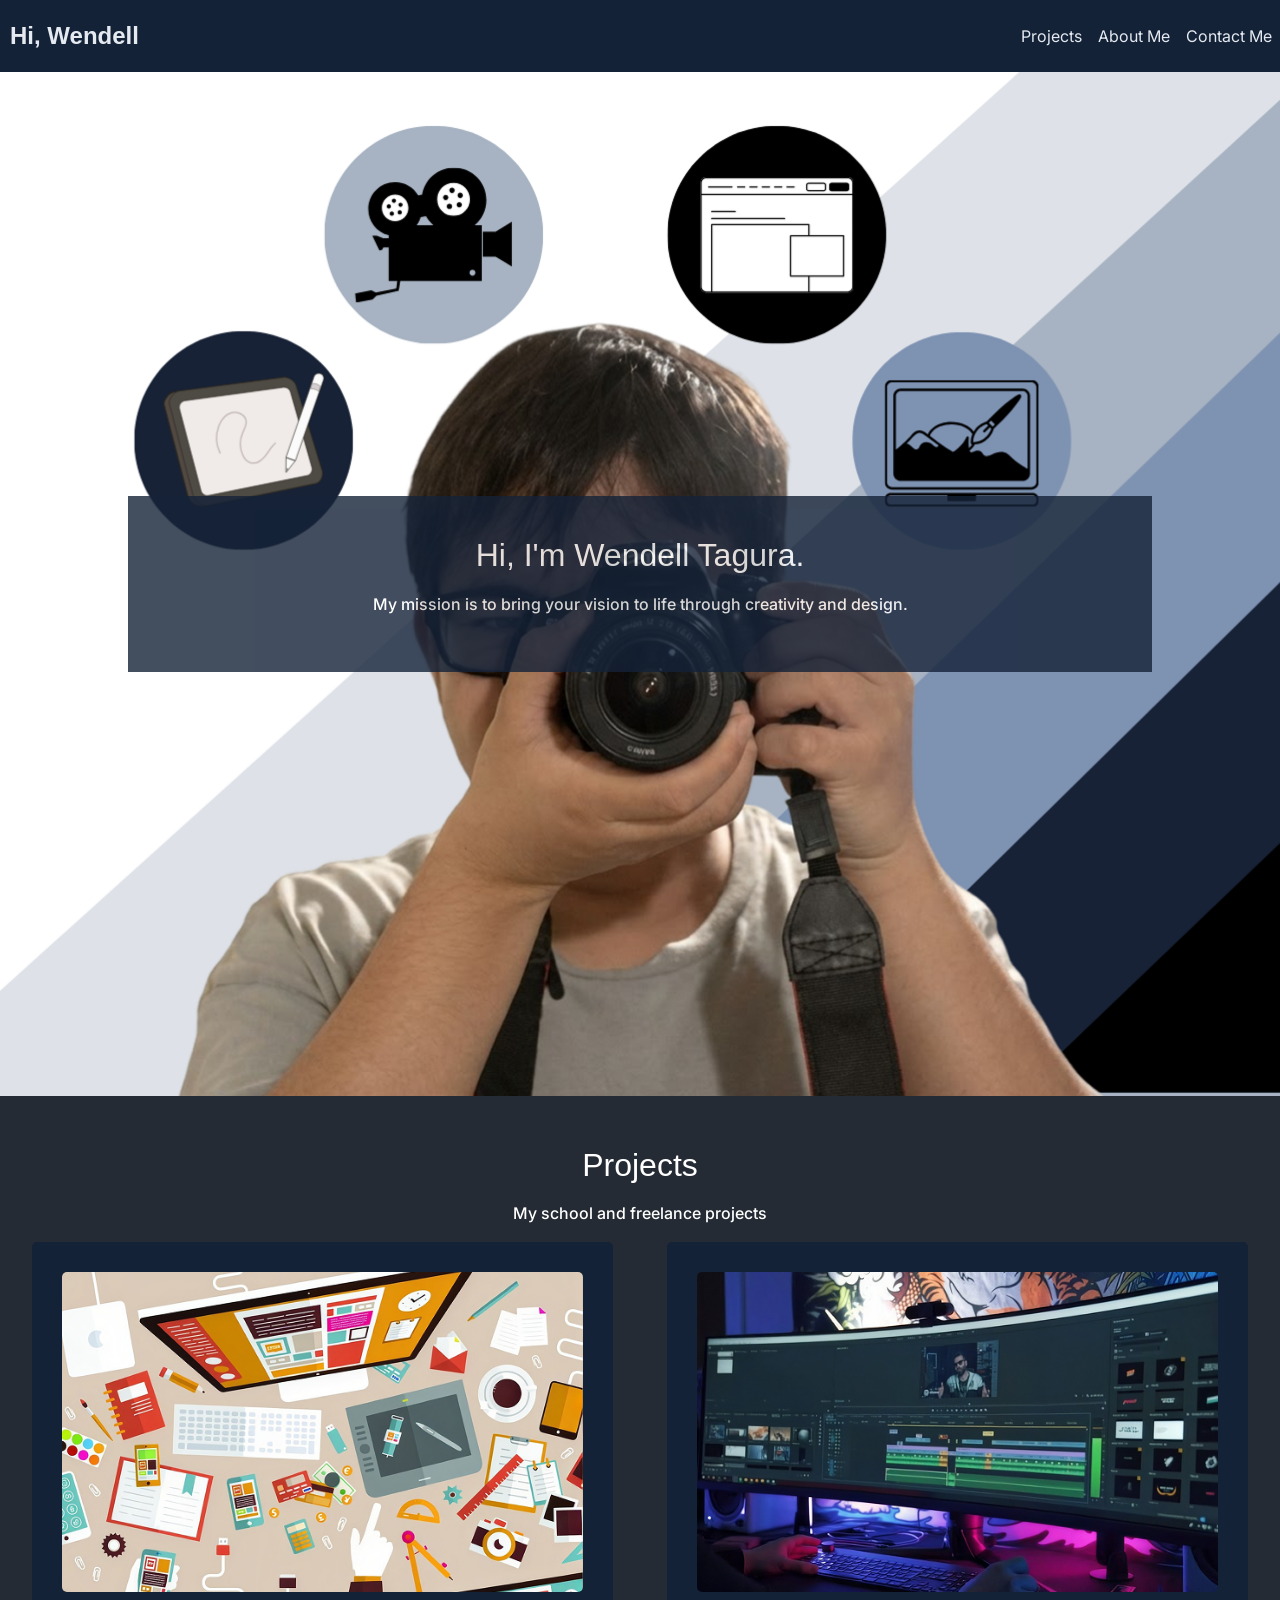
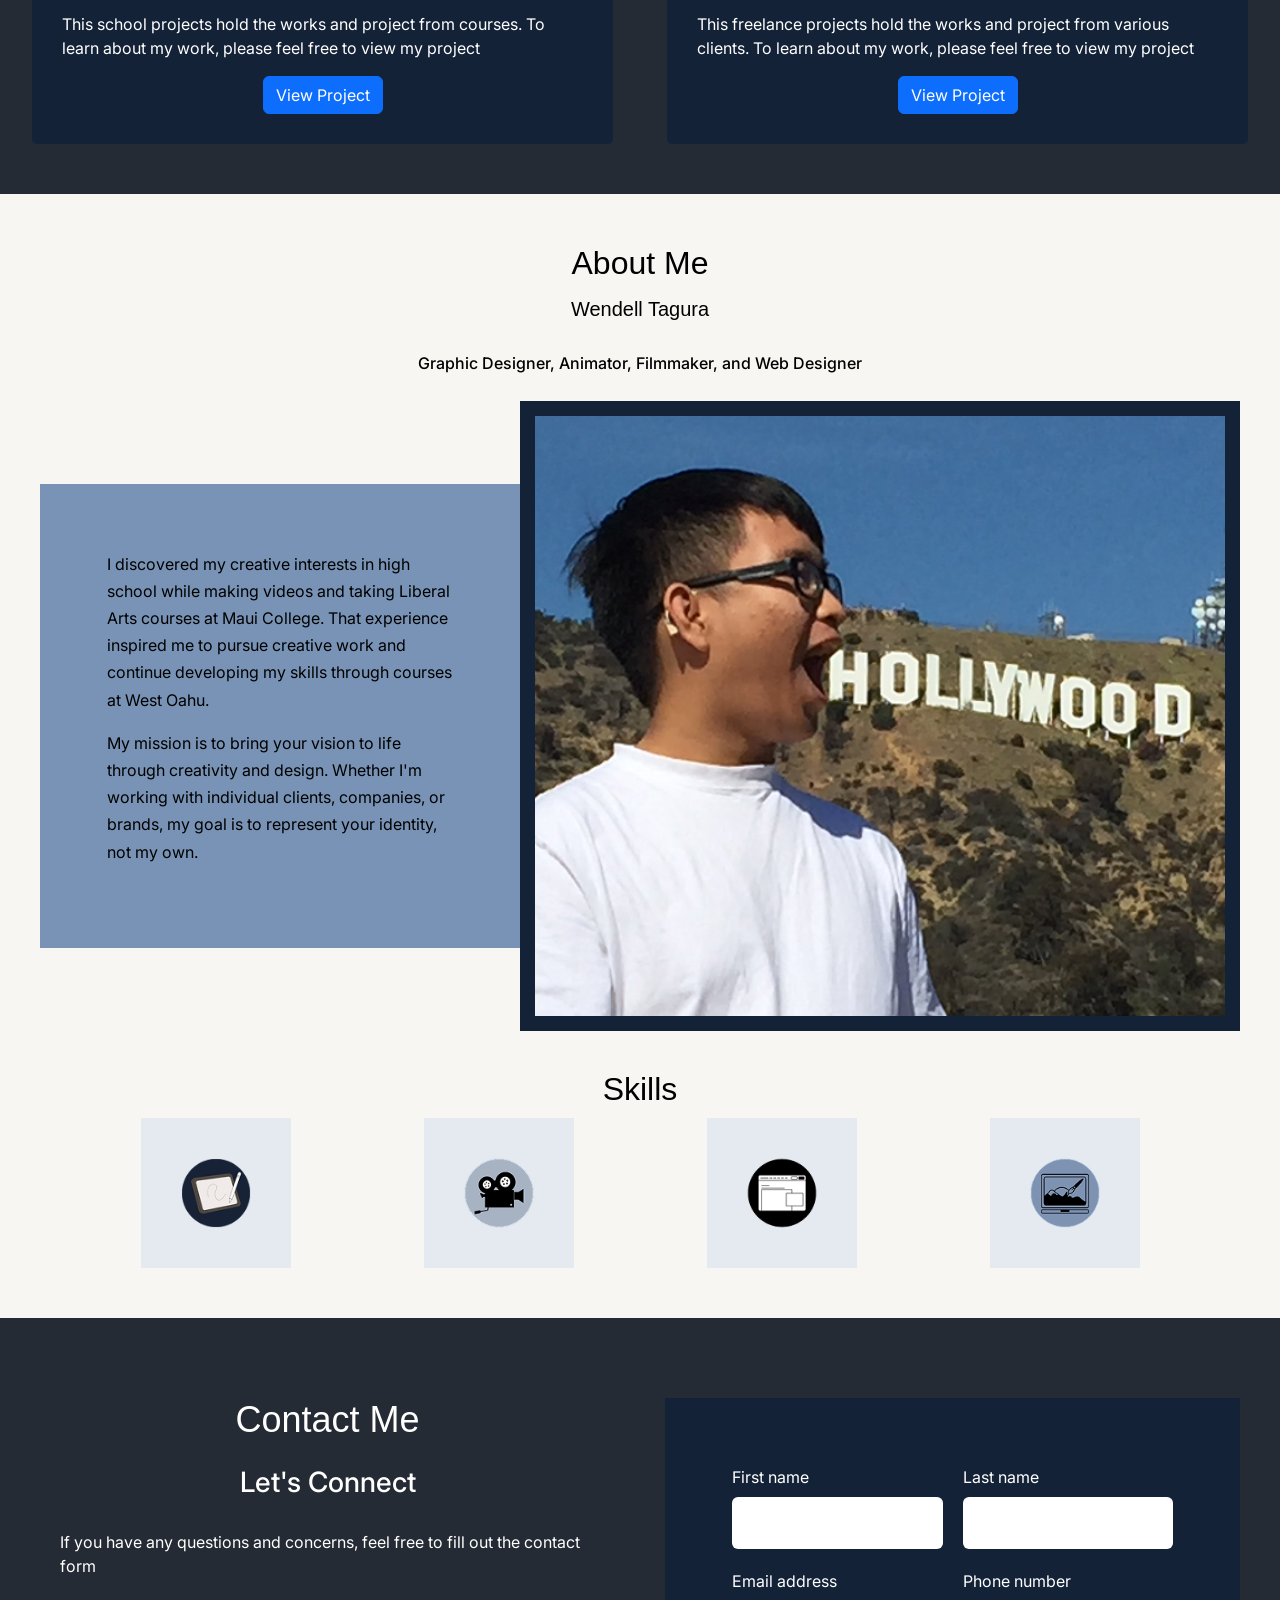
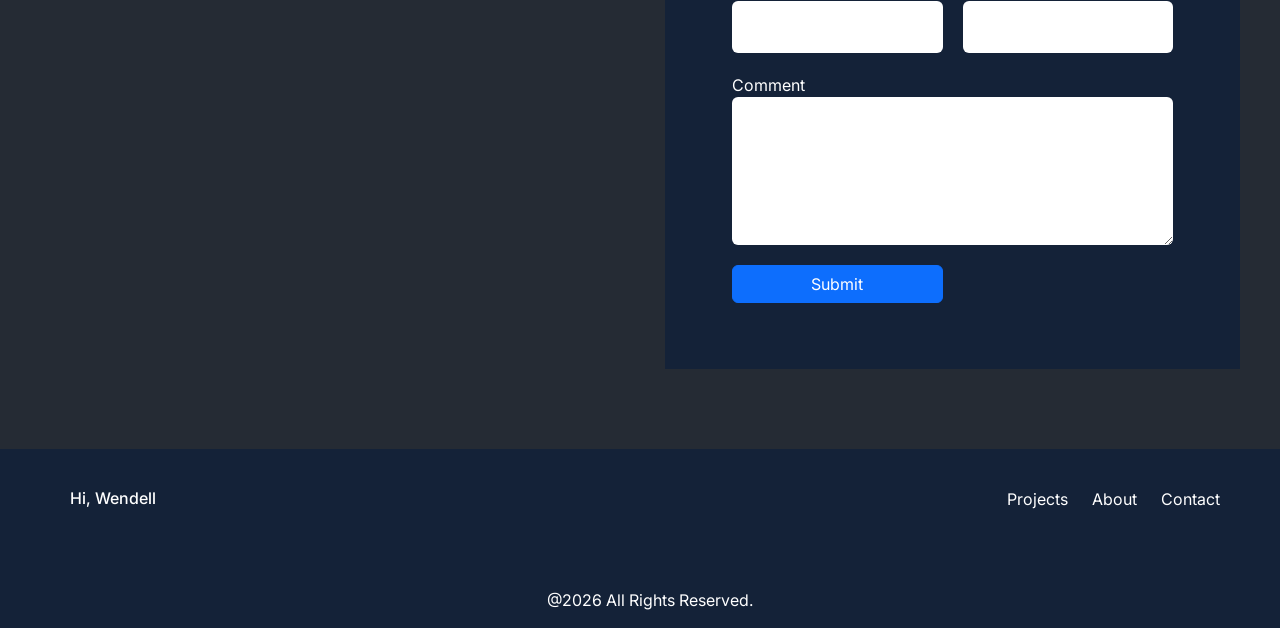
==== commit 637f7f23: "updated" ====
--- a/index.html
+++ b/index.html
@@ -28,7 +28,7 @@
     <header class="header">
         <nav class="navbar navbar-expand-lg">
             <!-- Logo -->
-            <a class="navbar-brand" href="#">Hi, Wendell</a>
+            <a class="navbar-brand" href="index.html">Hi, Wendell</a>
             <button class="navbar-toggler" type="button" data-bs-toggle="collapse" data-bs-target="#navbarNav"
                 aria-controls="navbarNav" aria-expanded="false" aria-label="Toggle navigation">
                 <span class="navbar-toggler-icon"></span>
@@ -37,8 +37,8 @@
                 <ul class="navbar-nav">
                     <!-- Menu Links -->
                     <li class="nav-item"><a class="nav-link" href="project.html">Projects</a></li>
-                    <li class="nav-item"><a class="nav-link" href="#">About Me</a></li>
-                    <li class="nav-item"><a class="nav-link" href="#">Contact Me</a></li>
+                    <li class="nav-item"><a class="nav-link" href="#about-me">About Me</a></li>
+                    <li class="nav-item"><a class="nav-link" href="#contact-me">Contact Me</a></li>
                 </ul>
             </div>
         </nav>
@@ -74,7 +74,7 @@
                                 learn
                                 about my
                                 work, please feel free to view my project</p>
-                            <a href="project.html" class="btn btn-primary">View Project</a>
+                            <a href="project.html#school-project" class="btn btn-primary">View Project</a>
                         </div>
                     </div>
                 </div>
@@ -86,7 +86,7 @@
                                 clients. To learn
                                 about my
                                 work, please feel free to view my project</p>
-                            <a href="project.html" class="btn btn-primary">View Project</a>
+                            <a href="project.html#freelance-project" class="btn btn-primary">View Project</a>
                         </div>
                     </div>
                 </div>
@@ -97,7 +97,7 @@
     <!-- End of Project Section -->
 
     <!-- Start of About Me Section -->
-    <section class="about-me">
+    <section class="about-me" id="about-me">
         <h1>About Me</h1>
         <h3>Wendell Tagura</h3>
         <h4>Graphic Designer, Animator, Filmmaker, and Web Designer</h4>
@@ -127,7 +127,7 @@
     <!-- End of About Me Section -->
 
     <!-- Start of Contact Me Section -->
-    <section class="contact-me">
+    <section class="contact-me" id="contact-me">
         <div class="container-contact">
             <div class="row-contact">
                 <div class="col-contact">
@@ -175,10 +175,10 @@
                         <a href="project.html">Projects</a>
                     </div>
                     <div class="footer-col">
-                        <a href="#">About</a>
+                        <a href="#about-me">About</a>
                     </div>
                     <div class="footer-col">
-                        <a href="#">Contact</a>
+                        <a href="#contact-me">Contact</a>
                     </div>
                 </ul>
 
--- a/css/style.css
+++ b/css/style.css
@@ -266,8 +266,8 @@
 
 .about-me {
   padding: 50px 20px;
-  background-color: var(--bs-secondarydark);
-  color: white;
+  background-color: var(--bs-secondarylight);
+  color: black;
 }
 
 .about-me img {
@@ -507,135 +507,70 @@
 
 
 .container-school-project {
-  width: 100%;
-  height: auto;
-
   margin: auto;
   padding: 0 20px;
   box-sizing: border-box;
 
-  background-image: url("../image/background_sections.png");
-  background-size: cover;
-  background-position: center;
-  background-repeat: no-repeat;
-
-  display: flex;
-  align-items: center;
-  justify-content: center;
-}
-
-.row-school-project {
-  display: grid;
-  grid-template-columns: 1fr 1fr;
-  align-items: center;
-  gap: 0px;
-  padding-bottom: 20px;
-}
-
-.school-project-image {
-  background-color: var(--bs-secondarylight);
-  padding: 30px;
-  justify-content: center;
-  align-items: center;
-  display: flex;
-  aspect-ratio: 1 / 1;
-  width: 100%;
-  height: 80%;
-  margin: auto;
-}
-
-.school-project-image img {
-  width: 80%;
-  height: 80%;
-  object-fit: cover;
-}
-
-.school-project-content {
-  padding: 40px;
-  background-color: var(--bs-primarydark);
-  color: white;
-  box-sizing: border-box;
-  min-width: 410px;
-  height: 80%;
-
-  display: flex;
-  flex-direction: column;
-  text-align: center;
-  justify-content: center;
-  align-items: center;
-}
-
-
-@media (max-width:576px) {
-  .row-school-project {
-    grid-template-columns: 1fr;
-    gap: 0;
-  }
-
-  .school-project-image {
-    width: 100%;
-    margin: auto;
-  }
-
-  .school-project-content {
-    width: 100%;
-    min-height: 350px;
-    padding: 0px;
-    margin-top: -50px;
-  }
-}
-
-
-.container-freelance-project {
-  width: 100%;
-  max-width: 1200px;
-  margin: auto;
-  padding: 0 20px;
-  box-sizing: border-box;
-
-  background-image: url("../image/background_sections.png");
-  background-size: cover;
-  background-position: center;
-  background-repeat: no-repeat;
-
-  display: flex;
-  align-items: center;
-  justify-content: center;
-}
-
+  background-color: var(--bs-primarylight);
+  width: 100%;
+  min-height: 100vh;
+
+  display: grid;
+  grid-template-columns: repeat(12, minmax(0, 1fr));
+  align-content: start;
+  column-gap: 20px;
+  row-gap: 12px;
+  color: black;
+}
+
+.project-section-title {
+  grid-column: 1 / -1;
+  margin: 0;
+  padding: 24px 0 8px;
+}
+
+.row-school-project,
 .row-freelance-project {
   display: grid;
-  grid-template-columns: 1fr 1fr;
-  align-items: center;
-  gap: 0px;
-  padding-bottom: 20px;
-}
-
+  grid-template-columns: repeat(2, minmax(0, 1fr));
+  align-items: stretch;
+  align-self: start;
+  width: 100%;
+  aspect-ratio: 2 / 1;
+  min-width: 0;
+  grid-column: span 12;
+}
+
+.school-project-image,
 .freelance-project-image {
   background-color: var(--bs-secondarylight);
   padding: 30px;
   justify-content: center;
   align-items: center;
   display: flex;
-  aspect-ratio: 1 / 1;
-  width: 100%;
-  height: 80%;
+  aspect-ratio: auto;
+  width: 100%;
+  height: 100%;
   margin: auto;
 }
 
+.school-project-image img,
 .freelance-project-image img {
-  width: 80%;
-  height: 80%;
-  object-fit: cover;
-}
-
+  width: auto;
+  height: auto;
+  max-width: min(60%, 240px);
+  max-height: 60%;
+  object-fit: contain;
+}
+
+.school-project-content,
 .freelance-project-content {
   padding: 40px;
   background-color: var(--bs-primarydark);
   color: white;
   box-sizing: border-box;
-  min-width: 410px;
-  height: 80%;
+  min-width: 0;
+  width: 100%;
 
   display: flex;
   flex-direction: column;
@@ -644,21 +579,51 @@
   align-items: center;
 }
 
-@media (max-width:576px) {
+
+@media (max-width: 991.98px) {
+  .row-school-project,
   .row-freelance-project {
     grid-template-columns: 1fr;
-    gap: 0;
-  }
-
+    aspect-ratio: auto;
+  }
+
+  .school-project-image,
   .freelance-project-image {
+    aspect-ratio: 1 / 1;
     width: 100%;
-    margin: auto;
-  }
-
+    height: auto;
+  }
+
+  .school-project-content,
   .freelance-project-content {
     width: 100%;
-    min-height: 350px;
-    padding: 0px;
-    margin-top: -50px;
-  }
-}+    min-height: 0;
+    padding: 24px;
+    margin-top: 0;
+  }
+}
+
+@media (min-width: 992px) {
+  .row-school-project,
+  .row-freelance-project {
+    grid-column: 3 / span 8;
+  }
+}
+
+
+
+.container-freelance-project {
+  width: 100%;
+  min-height: 100vh;
+  margin: auto;
+  padding: 0 20px 24px;
+  box-sizing: border-box;
+
+  background-color: var(--bs-primary);
+  color: white;
+
+  display: grid;
+  grid-template-columns: repeat(12, minmax(0, 1fr));
+  align-content: start;
+  gap: 20px;
+}
